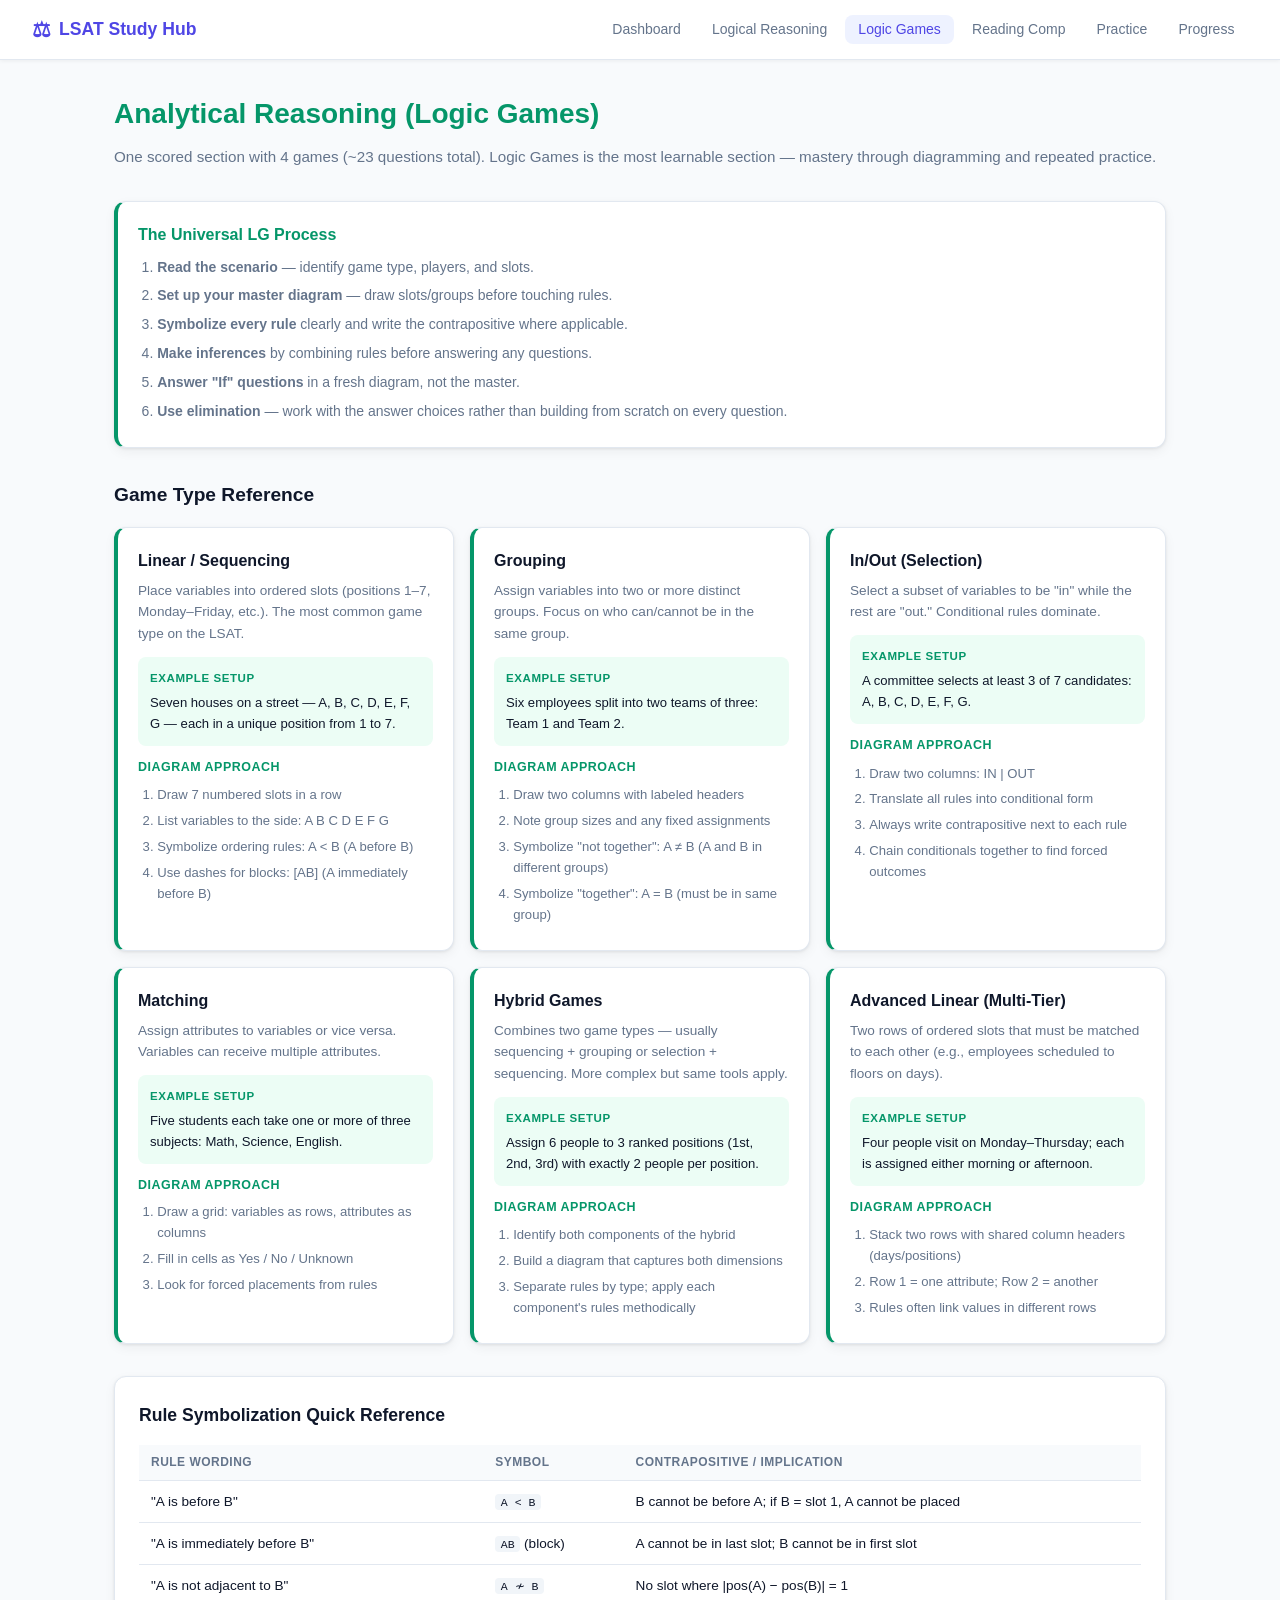
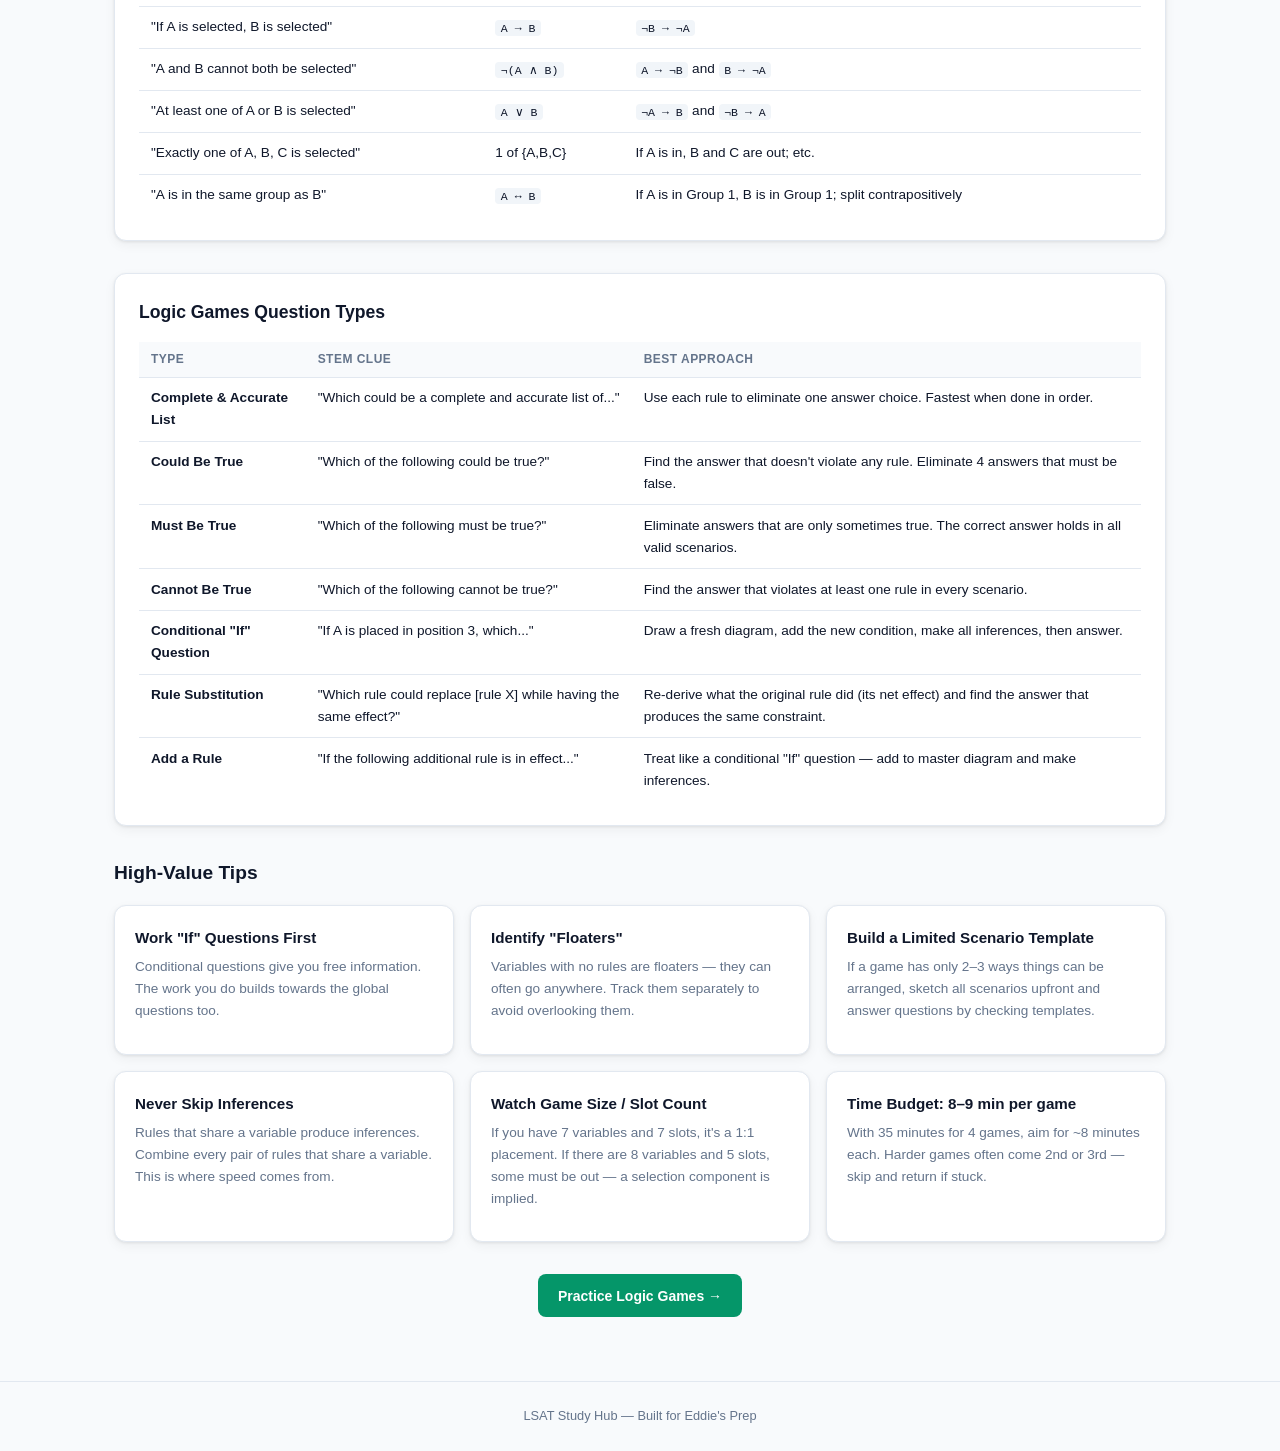
==== logic-games.html @ 326e764f "Add comprehensive LSAT study website - Dashboard with live stats (accuracy per section, total questi" ====
<!DOCTYPE html>
<html lang="en">
<head>
  <meta charset="UTF-8" />
  <meta name="viewport" content="width=device-width, initial-scale=1.0" />
  <title>Logic Games — LSAT Study Hub</title>
  <link rel="stylesheet" href="css/style.css" />
</head>
<body>
  <nav class="navbar">
    <div class="nav-brand">
      <span class="brand-icon">⚖</span>
      <span>LSAT Study Hub</span>
    </div>
    <ul class="nav-links">
      <li><a href="index.html">Dashboard</a></li>
      <li><a href="logical-reasoning.html">Logical Reasoning</a></li>
      <li><a href="logic-games.html" class="active">Logic Games</a></li>
      <li><a href="reading-comp.html">Reading Comp</a></li>
      <li><a href="practice.html">Practice</a></li>
      <li><a href="progress.html">Progress</a></li>
    </ul>
  </nav>

  <main class="page-content">
    <h1 class="page-title" style="color: var(--lg);">Analytical Reasoning (Logic Games)</h1>
    <p class="page-subtitle">
      One scored section with 4 games (~23 questions total). Logic Games is the most learnable section — mastery through diagramming and repeated practice.
    </p>

    <!-- Core Approach -->
    <section class="strategy-card" style="border-left-color: var(--lg); margin-bottom: 2rem;">
      <h3 style="color: var(--lg);">The Universal LG Process</h3>
      <ol style="padding-left:1.2rem;margin-top:.5rem;">
        <li style="margin-bottom:.4rem;"><strong>Read the scenario</strong> — identify game type, players, and slots.</li>
        <li style="margin-bottom:.4rem;"><strong>Set up your master diagram</strong> — draw slots/groups before touching rules.</li>
        <li style="margin-bottom:.4rem;"><strong>Symbolize every rule</strong> clearly and write the contrapositive where applicable.</li>
        <li style="margin-bottom:.4rem;"><strong>Make inferences</strong> by combining rules before answering any questions.</li>
        <li style="margin-bottom:.4rem;"><strong>Answer "If" questions</strong> in a fresh diagram, not the master.</li>
        <li><strong>Use elimination</strong> — work with the answer choices rather than building from scratch on every question.</li>
      </ol>
    </section>

    <!-- Game Types -->
    <h2 style="font-size:1.2rem;font-weight:700;margin-bottom:1rem;">Game Type Reference</h2>
    <div class="game-type-grid">

      <div class="game-card">
        <h3>Linear / Sequencing</h3>
        <p>Place variables into ordered slots (positions 1–7, Monday–Friday, etc.). The most common game type on the LSAT.</p>
        <div class="game-example">
          <strong>Example Setup</strong>
          Seven houses on a street — A, B, C, D, E, F, G — each in a unique position from 1 to 7.
        </div>
        <div class="diagram-steps">
          <h4 style="font-size:.78rem;text-transform:uppercase;letter-spacing:.04em;color:var(--lg);margin-bottom:.4rem;">Diagram Approach</h4>
          <ol>
            <li>Draw 7 numbered slots in a row</li>
            <li>List variables to the side: A B C D E F G</li>
            <li>Symbolize ordering rules: A &lt; B (A before B)</li>
            <li>Use dashes for blocks: [AB] (A immediately before B)</li>
          </ol>
        </div>
      </div>

      <div class="game-card">
        <h3>Grouping</h3>
        <p>Assign variables into two or more distinct groups. Focus on who can/cannot be in the same group.</p>
        <div class="game-example">
          <strong>Example Setup</strong>
          Six employees split into two teams of three: Team 1 and Team 2.
        </div>
        <div class="diagram-steps">
          <h4 style="font-size:.78rem;text-transform:uppercase;letter-spacing:.04em;color:var(--lg);margin-bottom:.4rem;">Diagram Approach</h4>
          <ol>
            <li>Draw two columns with labeled headers</li>
            <li>Note group sizes and any fixed assignments</li>
            <li>Symbolize "not together": A ≠ B (A and B in different groups)</li>
            <li>Symbolize "together": A = B (must be in same group)</li>
          </ol>
        </div>
      </div>

      <div class="game-card">
        <h3>In/Out (Selection)</h3>
        <p>Select a subset of variables to be "in" while the rest are "out." Conditional rules dominate.</p>
        <div class="game-example">
          <strong>Example Setup</strong>
          A committee selects at least 3 of 7 candidates: A, B, C, D, E, F, G.
        </div>
        <div class="diagram-steps">
          <h4 style="font-size:.78rem;text-transform:uppercase;letter-spacing:.04em;color:var(--lg);margin-bottom:.4rem;">Diagram Approach</h4>
          <ol>
            <li>Draw two columns: IN | OUT</li>
            <li>Translate all rules into conditional form</li>
            <li>Always write contrapositive next to each rule</li>
            <li>Chain conditionals together to find forced outcomes</li>
          </ol>
        </div>
      </div>

      <div class="game-card">
        <h3>Matching</h3>
        <p>Assign attributes to variables or vice versa. Variables can receive multiple attributes.</p>
        <div class="game-example">
          <strong>Example Setup</strong>
          Five students each take one or more of three subjects: Math, Science, English.
        </div>
        <div class="diagram-steps">
          <h4 style="font-size:.78rem;text-transform:uppercase;letter-spacing:.04em;color:var(--lg);margin-bottom:.4em;">Diagram Approach</h4>
          <ol>
            <li>Draw a grid: variables as rows, attributes as columns</li>
            <li>Fill in cells as Yes / No / Unknown</li>
            <li>Look for forced placements from rules</li>
          </ol>
        </div>
      </div>

      <div class="game-card">
        <h3>Hybrid Games</h3>
        <p>Combines two game types — usually sequencing + grouping or selection + sequencing. More complex but same tools apply.</p>
        <div class="game-example">
          <strong>Example Setup</strong>
          Assign 6 people to 3 ranked positions (1st, 2nd, 3rd) with exactly 2 people per position.
        </div>
        <div class="diagram-steps">
          <h4 style="font-size:.78rem;text-transform:uppercase;letter-spacing:.04em;color:var(--lg);margin-bottom:.4rem;">Diagram Approach</h4>
          <ol>
            <li>Identify both components of the hybrid</li>
            <li>Build a diagram that captures both dimensions</li>
            <li>Separate rules by type; apply each component's rules methodically</li>
          </ol>
        </div>
      </div>

      <div class="game-card">
        <h3>Advanced Linear (Multi-Tier)</h3>
        <p>Two rows of ordered slots that must be matched to each other (e.g., employees scheduled to floors on days).</p>
        <div class="game-example">
          <strong>Example Setup</strong>
          Four people visit on Monday–Thursday; each is assigned either morning or afternoon.
        </div>
        <div class="diagram-steps">
          <h4 style="font-size:.78rem;text-transform:uppercase;letter-spacing:.04em;color:var(--lg);margin-bottom:.4rem;">Diagram Approach</h4>
          <ol>
            <li>Stack two rows with shared column headers (days/positions)</li>
            <li>Row 1 = one attribute; Row 2 = another</li>
            <li>Rules often link values in different rows</li>
          </ol>
        </div>
      </div>
    </div>

    <!-- Rules Reference -->
    <section class="rules-section">
      <h2>Rule Symbolization Quick Reference</h2>
      <table class="rules-table">
        <thead>
          <tr><th>Rule Wording</th><th>Symbol</th><th>Contrapositive / Implication</th></tr>
        </thead>
        <tbody>
          <tr>
            <td>"A is before B"</td>
            <td><code>A &lt; B</code></td>
            <td>B cannot be before A; if B = slot 1, A cannot be placed</td>
          </tr>
          <tr>
            <td>"A is immediately before B"</td>
            <td><code>AB</code> (block)</td>
            <td>A cannot be in last slot; B cannot be in first slot</td>
          </tr>
          <tr>
            <td>"A is not adjacent to B"</td>
            <td><code>A ≁ B</code></td>
            <td>No slot where |pos(A) − pos(B)| = 1</td>
          </tr>
          <tr>
            <td>"If A is selected, B is selected"</td>
            <td><code>A → B</code></td>
            <td><code>¬B → ¬A</code></td>
          </tr>
          <tr>
            <td>"A and B cannot both be selected"</td>
            <td><code>¬(A ∧ B)</code></td>
            <td><code>A → ¬B</code> and <code>B → ¬A</code></td>
          </tr>
          <tr>
            <td>"At least one of A or B is selected"</td>
            <td><code>A ∨ B</code></td>
            <td><code>¬A → B</code> and <code>¬B → A</code></td>
          </tr>
          <tr>
            <td>"Exactly one of A, B, C is selected"</td>
            <td>1 of {A,B,C}</td>
            <td>If A is in, B and C are out; etc.</td>
          </tr>
          <tr>
            <td>"A is in the same group as B"</td>
            <td><code>A ↔ B</code></td>
            <td>If A is in Group 1, B is in Group 1; split contrapositively</td>
          </tr>
        </tbody>
      </table>
    </section>

    <!-- Question Types -->
    <section class="rules-section">
      <h2>Logic Games Question Types</h2>
      <table class="rules-table">
        <thead>
          <tr><th>Type</th><th>Stem Clue</th><th>Best Approach</th></tr>
        </thead>
        <tbody>
          <tr>
            <td><strong>Complete &amp; Accurate List</strong></td>
            <td>"Which could be a complete and accurate list of..."</td>
            <td>Use each rule to eliminate one answer choice. Fastest when done in order.</td>
          </tr>
          <tr>
            <td><strong>Could Be True</strong></td>
            <td>"Which of the following could be true?"</td>
            <td>Find the answer that doesn't violate any rule. Eliminate 4 answers that must be false.</td>
          </tr>
          <tr>
            <td><strong>Must Be True</strong></td>
            <td>"Which of the following must be true?"</td>
            <td>Eliminate answers that are only sometimes true. The correct answer holds in all valid scenarios.</td>
          </tr>
          <tr>
            <td><strong>Cannot Be True</strong></td>
            <td>"Which of the following cannot be true?"</td>
            <td>Find the answer that violates at least one rule in every scenario.</td>
          </tr>
          <tr>
            <td><strong>Conditional "If" Question</strong></td>
            <td>"If A is placed in position 3, which..."</td>
            <td>Draw a fresh diagram, add the new condition, make all inferences, then answer.</td>
          </tr>
          <tr>
            <td><strong>Rule Substitution</strong></td>
            <td>"Which rule could replace [rule X] while having the same effect?"</td>
            <td>Re-derive what the original rule did (its net effect) and find the answer that produces the same constraint.</td>
          </tr>
          <tr>
            <td><strong>Add a Rule</strong></td>
            <td>"If the following additional rule is in effect..."</td>
            <td>Treat like a conditional "If" question — add to master diagram and make inferences.</td>
          </tr>
        </tbody>
      </table>
    </section>

    <!-- Tips -->
    <section style="margin-bottom:2rem;">
      <h2 style="font-size:1.2rem;font-weight:700;margin-bottom:1rem;">High-Value Tips</h2>
      <div style="display:grid;grid-template-columns:repeat(auto-fill,minmax(260px,1fr));gap:1rem;">
        <div class="resource-card">
          <h3>Work "If" Questions First</h3>
          <p>Conditional questions give you free information. The work you do builds towards the global questions too.</p>
        </div>
        <div class="resource-card">
          <h3>Identify "Floaters"</h3>
          <p>Variables with no rules are floaters — they can often go anywhere. Track them separately to avoid overlooking them.</p>
        </div>
        <div class="resource-card">
          <h3>Build a Limited Scenario Template</h3>
          <p>If a game has only 2–3 ways things can be arranged, sketch all scenarios upfront and answer questions by checking templates.</p>
        </div>
        <div class="resource-card">
          <h3>Never Skip Inferences</h3>
          <p>Rules that share a variable produce inferences. Combine every pair of rules that share a variable. This is where speed comes from.</p>
        </div>
        <div class="resource-card">
          <h3>Watch Game Size / Slot Count</h3>
          <p>If you have 7 variables and 7 slots, it's a 1:1 placement. If there are 8 variables and 5 slots, some must be out — a selection component is implied.</p>
        </div>
        <div class="resource-card">
          <h3>Time Budget: 8–9 min per game</h3>
          <p>With 35 minutes for 4 games, aim for ~8 minutes each. Harder games often come 2nd or 3rd — skip and return if stuck.</p>
        </div>
      </div>
    </section>

    <div style="text-align:center;margin-top:2rem;">
      <a href="practice.html?type=lg" class="action-btn lg-btn">Practice Logic Games →</a>
    </div>
  </main>

  <footer class="footer">
    <p>LSAT Study Hub — Built for Eddie's Prep</p>
  </footer>

  <script src="js/main.js"></script>
</body>
</html>
---- css/style.css ----
/* =============================================
   LSAT Study Hub — Main Stylesheet
   ============================================= */

:root {
  --lr: #4f46e5;
  --lr-light: #eef2ff;
  --lg: #059669;
  --lg-light: #ecfdf5;
  --rc: #d97706;
  --rc-light: #fffbeb;
  --bg: #f8fafc;
  --surface: #ffffff;
  --border: #e2e8f0;
  --text: #0f172a;
  --text-muted: #64748b;
  --radius: 12px;
  --shadow: 0 1px 3px rgba(0,0,0,.08), 0 4px 12px rgba(0,0,0,.05);
  --shadow-lg: 0 4px 6px rgba(0,0,0,.07), 0 10px 30px rgba(0,0,0,.1);
}

*, *::before, *::after { box-sizing: border-box; margin: 0; padding: 0; }

body {
  font-family: -apple-system, BlinkMacSystemFont, 'Segoe UI', Roboto, sans-serif;
  background: var(--bg);
  color: var(--text);
  line-height: 1.6;
  min-height: 100vh;
}

a { color: inherit; text-decoration: none; }

/* ── Navbar ── */
.navbar {
  position: sticky;
  top: 0;
  z-index: 100;
  display: flex;
  align-items: center;
  justify-content: space-between;
  padding: 0 2rem;
  height: 60px;
  background: var(--surface);
  border-bottom: 1px solid var(--border);
  box-shadow: 0 1px 4px rgba(0,0,0,.06);
}

.nav-brand {
  display: flex;
  align-items: center;
  gap: .5rem;
  font-weight: 700;
  font-size: 1.1rem;
  color: var(--lr);
}

.brand-icon { font-size: 1.3rem; }

.nav-links {
  display: flex;
  list-style: none;
  gap: .25rem;
}

.nav-links a {
  padding: .4rem .85rem;
  border-radius: 8px;
  font-size: .875rem;
  font-weight: 500;
  color: var(--text-muted);
  transition: background .15s, color .15s;
}

.nav-links a:hover,
.nav-links a.active {
  background: var(--lr-light);
  color: var(--lr);
}

/* ── Dashboard ── */
.dashboard {
  max-width: 1100px;
  margin: 0 auto;
  padding: 2rem 1.5rem 4rem;
}

.dash-header {
  display: flex;
  align-items: flex-start;
  justify-content: space-between;
  margin-bottom: 2rem;
}

.dash-header h1 { font-size: 1.75rem; font-weight: 700; }
.subtitle { color: var(--text-muted); font-size: .95rem; margin-top: .2rem; }

.score-badge {
  display: flex;
  flex-direction: column;
  align-items: center;
  background: var(--lr);
  color: #fff;
  border-radius: var(--radius);
  padding: .75rem 1.5rem;
  gap: .1rem;
}

.score-label { font-size: .7rem; font-weight: 600; letter-spacing: .05em; opacity: .85; }
.score-value { font-size: 2rem; font-weight: 800; line-height: 1; }

/* ── Stats Row ── */
.stats-row {
  display: grid;
  grid-template-columns: repeat(4, 1fr);
  gap: 1rem;
  margin-bottom: 2rem;
}

.stat-card {
  background: var(--surface);
  border: 1px solid var(--border);
  border-radius: var(--radius);
  padding: 1rem 1.25rem;
  display: flex;
  align-items: center;
  gap: 1rem;
  box-shadow: var(--shadow);
}

.stat-icon {
  width: 44px;
  height: 44px;
  border-radius: 10px;
  display: flex;
  align-items: center;
  justify-content: center;
  font-weight: 800;
  font-size: .9rem;
  flex-shrink: 0;
}

.lr-color { background: var(--lr-light); color: var(--lr); }
.lg-color { background: var(--lg-light); color: var(--lg); }
.rc-color { background: var(--rc-light); color: var(--rc); }
.total-color { background: #f1f5f9; color: #475569; }

.stat-number { font-size: 1.4rem; font-weight: 700; line-height: 1; }
.stat-label { font-size: .75rem; color: var(--text-muted); margin-top: .15rem; }

/* ── Section Cards ── */
.section-grid {
  display: grid;
  grid-template-columns: repeat(3, 1fr);
  gap: 1.25rem;
  margin-bottom: 2rem;
}

.section-card {
  background: var(--surface);
  border: 1px solid var(--border);
  border-radius: var(--radius);
  padding: 1.5rem;
  box-shadow: var(--shadow);
  transition: transform .2s, box-shadow .2s;
  display: flex;
  flex-direction: column;
  gap: .75rem;
  cursor: pointer;
}

.section-card:hover {
  transform: translateY(-3px);
  box-shadow: var(--shadow-lg);
}

.card-header { display: flex; justify-content: flex-end; }
.card-tag {
  font-size: .7rem;
  font-weight: 600;
  padding: .2rem .6rem;
  border-radius: 99px;
  letter-spacing: .03em;
}

.lr-card { border-top: 4px solid var(--lr); }
.lr-card .card-tag { background: var(--lr-light); color: var(--lr); }

.lg-card { border-top: 4px solid var(--lg); }
.lg-card .card-tag { background: var(--lg-light); color: var(--lg); }

.rc-card { border-top: 4px solid var(--rc); }
.rc-card .card-tag { background: var(--rc-light); color: var(--rc); }

.section-card h2 { font-size: 1.15rem; font-weight: 700; }
.section-card p { font-size: .875rem; color: var(--text-muted); flex-grow: 1; }

.card-topics { display: flex; flex-wrap: wrap; gap: .4rem; }
.topic-chip {
  font-size: .7rem;
  font-weight: 600;
  padding: .2rem .6rem;
  background: #f1f5f9;
  border-radius: 99px;
  color: #475569;
}

.card-cta { font-size: .875rem; font-weight: 700; color: var(--lr); }
.lg-card .card-cta { color: var(--lg); }
.rc-card .card-cta { color: var(--rc); }

/* ── Quick Actions ── */
.quick-actions { margin-bottom: 2rem; }
.quick-actions h2,
.study-plan h2,
.resources h2 {
  font-size: 1.2rem;
  font-weight: 700;
  margin-bottom: 1rem;
}

.action-row {
  display: flex;
  gap: .75rem;
  flex-wrap: wrap;
}

.action-btn {
  padding: .65rem 1.25rem;
  border-radius: 8px;
  font-size: .875rem;
  font-weight: 600;
  transition: opacity .15s, transform .15s;
  display: inline-block;
}

.action-btn:hover { opacity: .9; transform: translateY(-1px); }

.lr-btn { background: var(--lr); color: #fff; }
.lg-btn { background: var(--lg); color: #fff; }
.rc-btn { background: var(--rc); color: #fff; }
.mixed-btn { background: #1e293b; color: #fff; }

/* ── Study Plan ── */
.study-plan { margin-bottom: 2rem; }

.plan-grid {
  display: grid;
  grid-template-columns: repeat(3, 1fr);
  gap: 1rem;
}

.plan-phase {
  background: var(--surface);
  border: 1px solid var(--border);
  border-radius: var(--radius);
  padding: 1.25rem;
  box-shadow: var(--shadow);
}

.phase-num {
  width: 32px;
  height: 32px;
  border-radius: 50%;
  background: var(--lr);
  color: #fff;
  font-weight: 800;
  display: flex;
  align-items: center;
  justify-content: center;
  margin-bottom: .75rem;
}

.plan-phase h3 { font-size: .95rem; font-weight: 700; margin-bottom: .5rem; }
.plan-phase ul { padding-left: 1.1rem; }
.plan-phase li { font-size: .85rem; color: var(--text-muted); margin-bottom: .25rem; }

/* ── Resources ── */
.resources { margin-bottom: 2rem; }

.resource-grid {
  display: grid;
  grid-template-columns: repeat(2, 1fr);
  gap: 1rem;
}

.resource-card {
  background: var(--surface);
  border: 1px solid var(--border);
  border-radius: var(--radius);
  padding: 1.25rem;
  box-shadow: var(--shadow);
}

.resource-card h3 { font-size: .95rem; font-weight: 700; margin-bottom: .4rem; }
.resource-card p { font-size: .85rem; color: var(--text-muted); margin-bottom: .75rem; }

.resource-tag {
  font-size: .7rem;
  font-weight: 700;
  padding: .2rem .6rem;
  border-radius: 99px;
  letter-spacing: .04em;
  text-transform: uppercase;
}

.resource-tag.official { background: #fef3c7; color: #92400e; }
.resource-tag.recommended { background: var(--lr-light); color: var(--lr); }

/* ── Footer ── */
.footer {
  text-align: center;
  padding: 1.5rem;
  font-size: .8rem;
  color: var(--text-muted);
  border-top: 1px solid var(--border);
}

/* ── Page Content (shared) ── */
.page-content {
  max-width: 1100px;
  margin: 0 auto;
  padding: 2rem 1.5rem 4rem;
}

.page-title {
  font-size: 1.75rem;
  font-weight: 800;
  margin-bottom: .5rem;
}

.page-subtitle {
  color: var(--text-muted);
  margin-bottom: 2rem;
  font-size: .95rem;
}

/* ── Question Type Cards (LR page) ── */
.qtype-grid {
  display: grid;
  grid-template-columns: repeat(auto-fill, minmax(300px, 1fr));
  gap: 1rem;
  margin-bottom: 2rem;
}

.qtype-card {
  background: var(--surface);
  border: 1px solid var(--border);
  border-radius: var(--radius);
  padding: 1.25rem;
  box-shadow: var(--shadow);
}

.qtype-header {
  display: flex;
  align-items: center;
  justify-content: space-between;
  margin-bottom: .6rem;
}

.qtype-name { font-weight: 700; font-size: .95rem; }
.qtype-freq {
  font-size: .72rem;
  font-weight: 600;
  padding: .2rem .55rem;
  border-radius: 99px;
  background: var(--lr-light);
  color: var(--lr);
}

.qtype-desc { font-size: .85rem; color: var(--text-muted); margin-bottom: .75rem; }

.qtype-stems { margin-bottom: .75rem; }
.qtype-stems h4 { font-size: .75rem; font-weight: 700; color: var(--text-muted); margin-bottom: .4rem; text-transform: uppercase; letter-spacing: .05em; }
.qtype-stems ul { padding-left: 1rem; }
.qtype-stems li { font-size: .8rem; color: var(--text-muted); margin-bottom: .2rem; font-style: italic; }

.strategy-box {
  background: var(--lr-light);
  border-radius: 8px;
  padding: .75rem;
  font-size: .82rem;
  color: var(--lr);
  font-weight: 500;
}

.strategy-box strong { display: block; margin-bottom: .25rem; }

/* ── Logic Games Page ── */
.game-type-grid {
  display: grid;
  grid-template-columns: repeat(auto-fill, minmax(320px, 1fr));
  gap: 1rem;
  margin-bottom: 2rem;
}

.game-card {
  background: var(--surface);
  border: 1px solid var(--border);
  border-left: 4px solid var(--lg);
  border-radius: var(--radius);
  padding: 1.25rem;
  box-shadow: var(--shadow);
}

.game-card h3 { font-size: 1rem; font-weight: 700; margin-bottom: .4rem; }
.game-card p { font-size: .85rem; color: var(--text-muted); margin-bottom: .75rem; }

.game-example {
  background: var(--lg-light);
  border-radius: 8px;
  padding: .75rem;
  font-size: .82rem;
  margin-bottom: .75rem;
}

.game-example strong { display: block; font-size: .72rem; text-transform: uppercase; letter-spacing: .05em; color: var(--lg); margin-bottom: .3rem; }

.diagram-steps ol { padding-left: 1.2rem; }
.diagram-steps li { font-size: .82rem; color: var(--text-muted); margin-bottom: .3rem; }

/* ── Rules Reference ── */
.rules-section {
  background: var(--surface);
  border: 1px solid var(--border);
  border-radius: var(--radius);
  padding: 1.5rem;
  margin-bottom: 2rem;
  box-shadow: var(--shadow);
}

.rules-section h2 { font-size: 1.1rem; font-weight: 700; margin-bottom: 1rem; }

.rules-table { width: 100%; border-collapse: collapse; font-size: .85rem; }
.rules-table th { text-align: left; padding: .5rem .75rem; background: #f8fafc; font-size: .75rem; text-transform: uppercase; letter-spacing: .04em; color: var(--text-muted); }
.rules-table td { padding: .6rem .75rem; border-top: 1px solid var(--border); vertical-align: top; }
.rules-table code { background: #f1f5f9; padding: .1rem .35rem; border-radius: 4px; font-family: monospace; font-size: .85em; }

/* ── Reading Comp Page ── */
.passage-strategies { margin-bottom: 2rem; }

.strategy-card {
  background: var(--surface);
  border: 1px solid var(--border);
  border-left: 4px solid var(--rc);
  border-radius: var(--radius);
  padding: 1.25rem;
  margin-bottom: 1rem;
  box-shadow: var(--shadow);
}

.strategy-card h3 { font-size: 1rem; font-weight: 700; margin-bottom: .5rem; color: var(--rc); }
.strategy-card p, .strategy-card li { font-size: .875rem; color: var(--text-muted); }
.strategy-card ul { padding-left: 1.2rem; margin-top: .4rem; }
.strategy-card li { margin-bottom: .3rem; }

.passage-types-grid {
  display: grid;
  grid-template-columns: repeat(auto-fill, minmax(240px, 1fr));
  gap: 1rem;
  margin-bottom: 2rem;
}

.passage-type-card {
  background: var(--surface);
  border: 1px solid var(--border);
  border-radius: var(--radius);
  padding: 1.1rem;
  box-shadow: var(--shadow);
}

.passage-type-card h3 { font-size: .9rem; font-weight: 700; margin-bottom: .4rem; }
.passage-type-card p { font-size: .82rem; color: var(--text-muted); }

/* ── Practice Page ── */
.practice-container {
  max-width: 820px;
  margin: 0 auto;
  padding: 2rem 1.5rem 4rem;
}

.practice-header {
  display: flex;
  align-items: center;
  justify-content: space-between;
  margin-bottom: 1.5rem;
  flex-wrap: wrap;
  gap: 1rem;
}

.practice-title { font-size: 1.4rem; font-weight: 700; }

.timer-display {
  display: flex;
  align-items: center;
  gap: .5rem;
  background: var(--surface);
  border: 1px solid var(--border);
  border-radius: 8px;
  padding: .5rem 1rem;
  font-size: 1.1rem;
  font-weight: 700;
  font-variant-numeric: tabular-nums;
}

.timer-display.warning { color: #d97706; border-color: #fcd34d; }
.timer-display.danger { color: #dc2626; border-color: #fca5a5; }
.timer-icon { font-size: .9rem; }

.question-card {
  background: var(--surface);
  border: 1px solid var(--border);
  border-radius: var(--radius);
  padding: 1.75rem;
  box-shadow: var(--shadow);
  margin-bottom: 1.25rem;
}

.question-meta {
  display: flex;
  align-items: center;
  gap: .75rem;
  margin-bottom: 1rem;
}

.q-number {
  font-size: .8rem;
  font-weight: 700;
  padding: .2rem .6rem;
  border-radius: 99px;
  background: #f1f5f9;
  color: var(--text-muted);
}

.q-type-badge {
  font-size: .75rem;
  font-weight: 700;
  padding: .2rem .6rem;
  border-radius: 99px;
}

.q-type-badge.lr { background: var(--lr-light); color: var(--lr); }
.q-type-badge.lg { background: var(--lg-light); color: var(--lg); }
.q-type-badge.rc { background: var(--rc-light); color: var(--rc); }

.stimulus {
  font-size: .9rem;
  line-height: 1.7;
  margin-bottom: 1.25rem;
  padding: 1rem;
  background: #f8fafc;
  border-radius: 8px;
  border-left: 3px solid var(--border);
}

.question-stem {
  font-size: .95rem;
  font-weight: 600;
  margin-bottom: 1rem;
}

.answer-choices { display: flex; flex-direction: column; gap: .5rem; }

.answer-choice {
  display: flex;
  align-items: flex-start;
  gap: .75rem;
  padding: .75rem 1rem;
  border: 2px solid var(--border);
  border-radius: 8px;
  cursor: pointer;
  transition: border-color .15s, background .15s;
  font-size: .9rem;
  background: var(--surface);
}

.answer-choice:hover { border-color: #94a3b8; background: #f8fafc; }
.answer-choice.selected { border-color: var(--lr); background: var(--lr-light); }
.answer-choice.correct { border-color: var(--lg); background: var(--lg-light); }
.answer-choice.incorrect { border-color: #ef4444; background: #fef2f2; }
.answer-choice.revealed-correct { border-color: var(--lg); background: var(--lg-light); }

.choice-letter {
  font-weight: 700;
  min-width: 1.25rem;
  color: var(--text-muted);
}

.answer-choice.selected .choice-letter { color: var(--lr); }
.answer-choice.correct .choice-letter,
.answer-choice.revealed-correct .choice-letter { color: var(--lg); }
.answer-choice.incorrect .choice-letter { color: #ef4444; }

.practice-controls {
  display: flex;
  align-items: center;
  justify-content: space-between;
  margin-top: 1rem;
  flex-wrap: wrap;
  gap: .75rem;
}

.btn {
  padding: .6rem 1.25rem;
  border-radius: 8px;
  font-size: .875rem;
  font-weight: 600;
  border: none;
  cursor: pointer;
  transition: opacity .15s, transform .15s;
}

.btn:hover { opacity: .9; transform: translateY(-1px); }
.btn:disabled { opacity: .4; cursor: not-allowed; transform: none; }

.btn-primary { background: var(--lr); color: #fff; }
.btn-secondary { background: #f1f5f9; color: var(--text); }
.btn-success { background: var(--lg); color: #fff; }
.btn-danger { background: #ef4444; color: #fff; }

.explanation-box {
  background: #f8fafc;
  border: 1px solid var(--border);
  border-radius: var(--radius);
  padding: 1.25rem;
  margin-top: 1rem;
  font-size: .875rem;
}

.explanation-box h4 { font-weight: 700; margin-bottom: .5rem; }
.explanation-box p { color: var(--text-muted); line-height: 1.6; }
.explanation-box .correct-note { color: var(--lg); font-weight: 600; margin-bottom: .4rem; }
.explanation-box .wrong-note { color: #ef4444; font-weight: 600; margin-bottom: .4rem; }

.progress-bar-wrap {
  height: 6px;
  background: var(--border);
  border-radius: 99px;
  margin-bottom: 1.5rem;
  overflow: hidden;
}

.progress-bar-fill {
  height: 100%;
  background: var(--lr);
  border-radius: 99px;
  transition: width .3s;
}

/* ── Results Screen ── */
.results-card {
  background: var(--surface);
  border: 1px solid var(--border);
  border-radius: var(--radius);
  padding: 2.5rem;
  text-align: center;
  box-shadow: var(--shadow-lg);
}

.results-score {
  font-size: 4rem;
  font-weight: 800;
  color: var(--lr);
  line-height: 1;
}

.results-label { color: var(--text-muted); font-size: .95rem; margin-bottom: 1.5rem; }

.results-breakdown {
  display: flex;
  justify-content: center;
  gap: 2rem;
  margin-bottom: 2rem;
}

.breakdown-item { text-align: center; }
.breakdown-num { font-size: 1.5rem; font-weight: 700; }
.breakdown-label { font-size: .75rem; color: var(--text-muted); }

/* ── Progress Page ── */
.progress-content {
  max-width: 1100px;
  margin: 0 auto;
  padding: 2rem 1.5rem 4rem;
}

.chart-card {
  background: var(--surface);
  border: 1px solid var(--border);
  border-radius: var(--radius);
  padding: 1.5rem;
  margin-bottom: 1.5rem;
  box-shadow: var(--shadow);
}

.chart-card h3 { font-size: 1rem; font-weight: 700; margin-bottom: 1rem; }

.bar-chart { display: flex; flex-direction: column; gap: .75rem; }

.bar-row {
  display: flex;
  align-items: center;
  gap: .75rem;
  font-size: .85rem;
}

.bar-label { min-width: 140px; color: var(--text-muted); font-size: .82rem; }

.bar-track {
  flex: 1;
  height: 20px;
  background: #f1f5f9;
  border-radius: 99px;
  overflow: hidden;
}

.bar-fill {
  height: 100%;
  border-radius: 99px;
  transition: width .5s ease;
}

.bar-pct { min-width: 40px; text-align: right; font-weight: 600; font-size: .82rem; }

.history-table {
  width: 100%;
  border-collapse: collapse;
  font-size: .875rem;
}

.history-table th {
  text-align: left;
  padding: .6rem .75rem;
  background: #f8fafc;
  font-size: .75rem;
  text-transform: uppercase;
  letter-spacing: .04em;
  color: var(--text-muted);
}

.history-table td {
  padding: .6rem .75rem;
  border-top: 1px solid var(--border);
}

.badge-correct { color: var(--lg); font-weight: 700; }
.badge-wrong { color: #ef4444; font-weight: 700; }

/* ── Selection Screen ── */
.selection-screen {
  max-width: 700px;
  margin: 3rem auto;
  padding: 0 1.5rem;
}

.selection-screen h1 { font-size: 1.6rem; font-weight: 800; margin-bottom: .5rem; }
.selection-screen p { color: var(--text-muted); margin-bottom: 2rem; }

.option-grid {
  display: grid;
  grid-template-columns: repeat(auto-fill, minmax(200px, 1fr));
  gap: 1rem;
  margin-bottom: 1.5rem;
}

.option-card {
  background: var(--surface);
  border: 2px solid var(--border);
  border-radius: var(--radius);
  padding: 1.25rem;
  cursor: pointer;
  transition: border-color .15s, transform .15s;
  text-align: center;
}

.option-card:hover { border-color: #94a3b8; transform: translateY(-2px); }
.option-card.selected { border-color: var(--lr); background: var(--lr-light); }
.option-card .opt-icon { font-size: 2rem; margin-bottom: .5rem; }
.option-card h3 { font-size: .9rem; font-weight: 700; margin-bottom: .3rem; }
.option-card p { font-size: .78rem; color: var(--text-muted); }

/* ── Responsive ── */
@media (max-width: 768px) {
  .navbar { padding: 0 1rem; }
  .nav-links { display: none; }
  .stats-row { grid-template-columns: repeat(2, 1fr); }
  .section-grid { grid-template-columns: 1fr; }
  .plan-grid { grid-template-columns: 1fr; }
  .resource-grid { grid-template-columns: 1fr; }
  .dash-header { flex-direction: column; }
  .results-breakdown { flex-direction: column; gap: 1rem; }
}
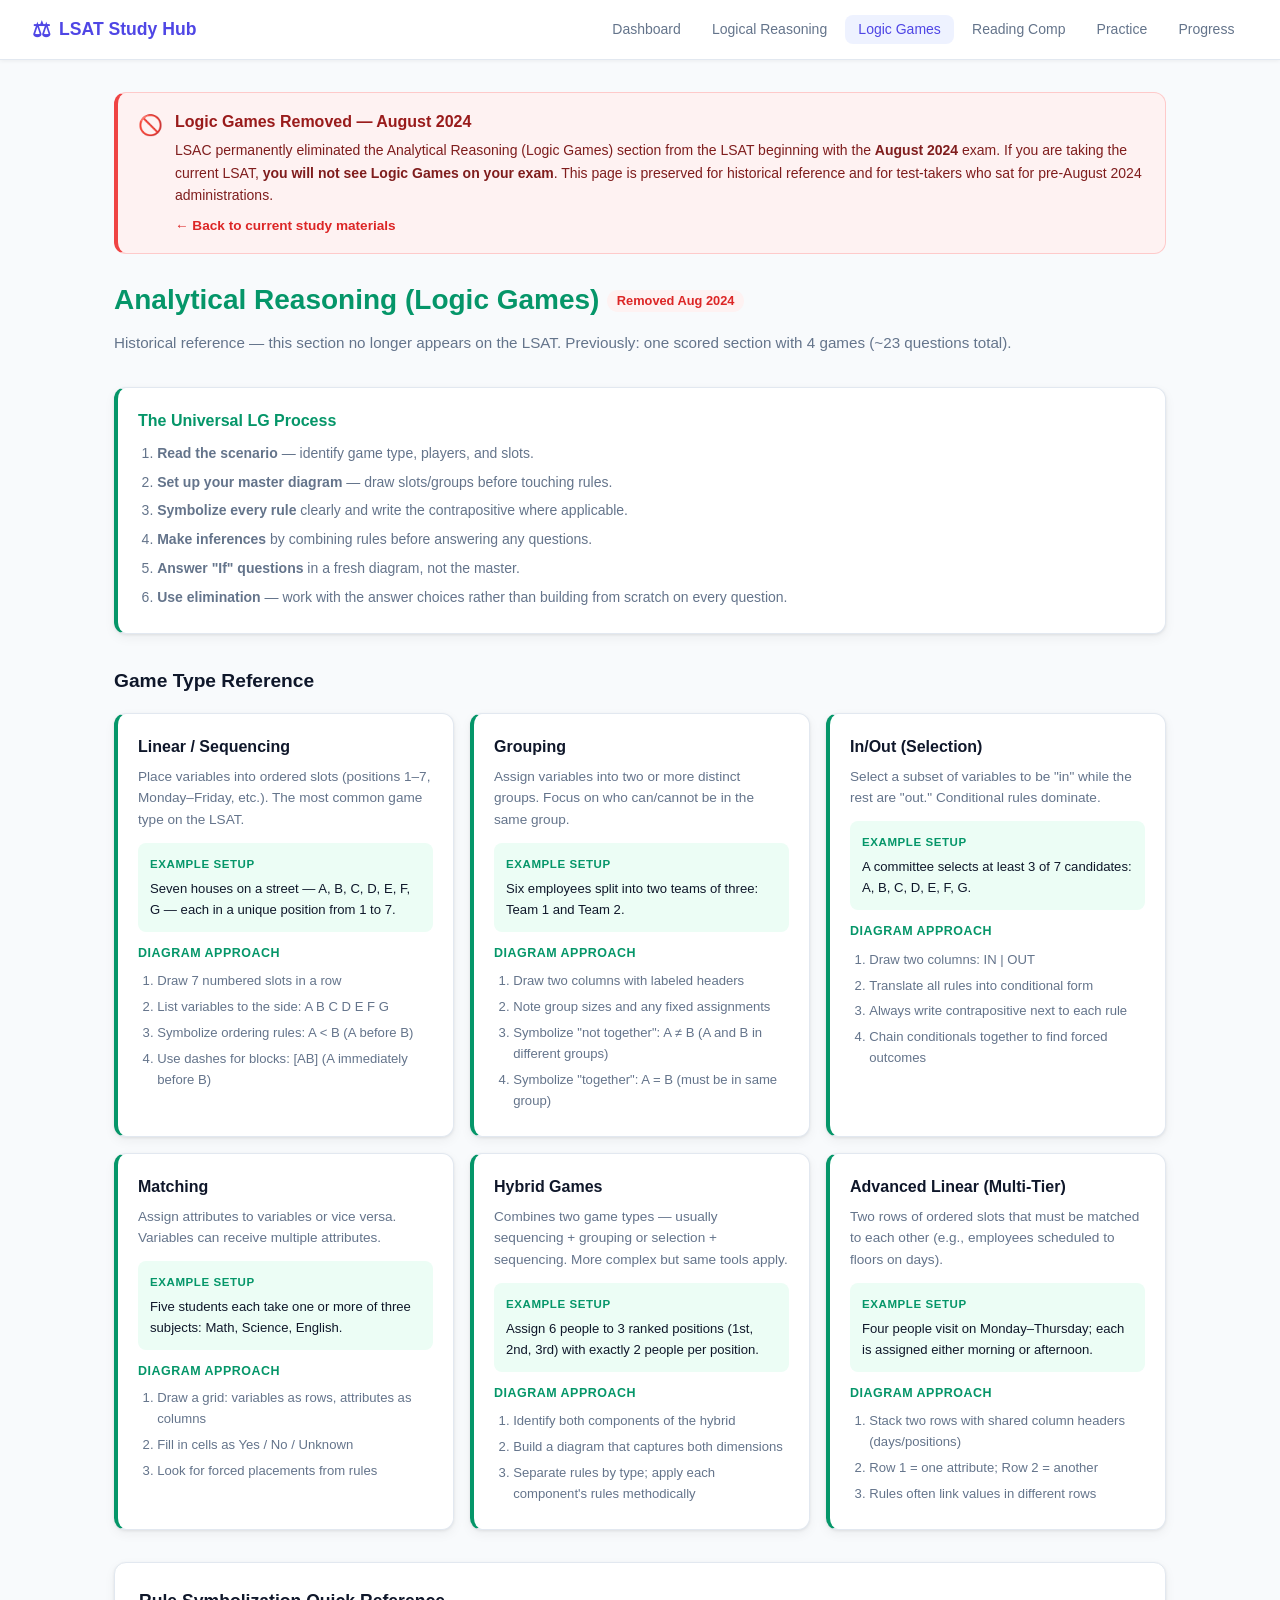
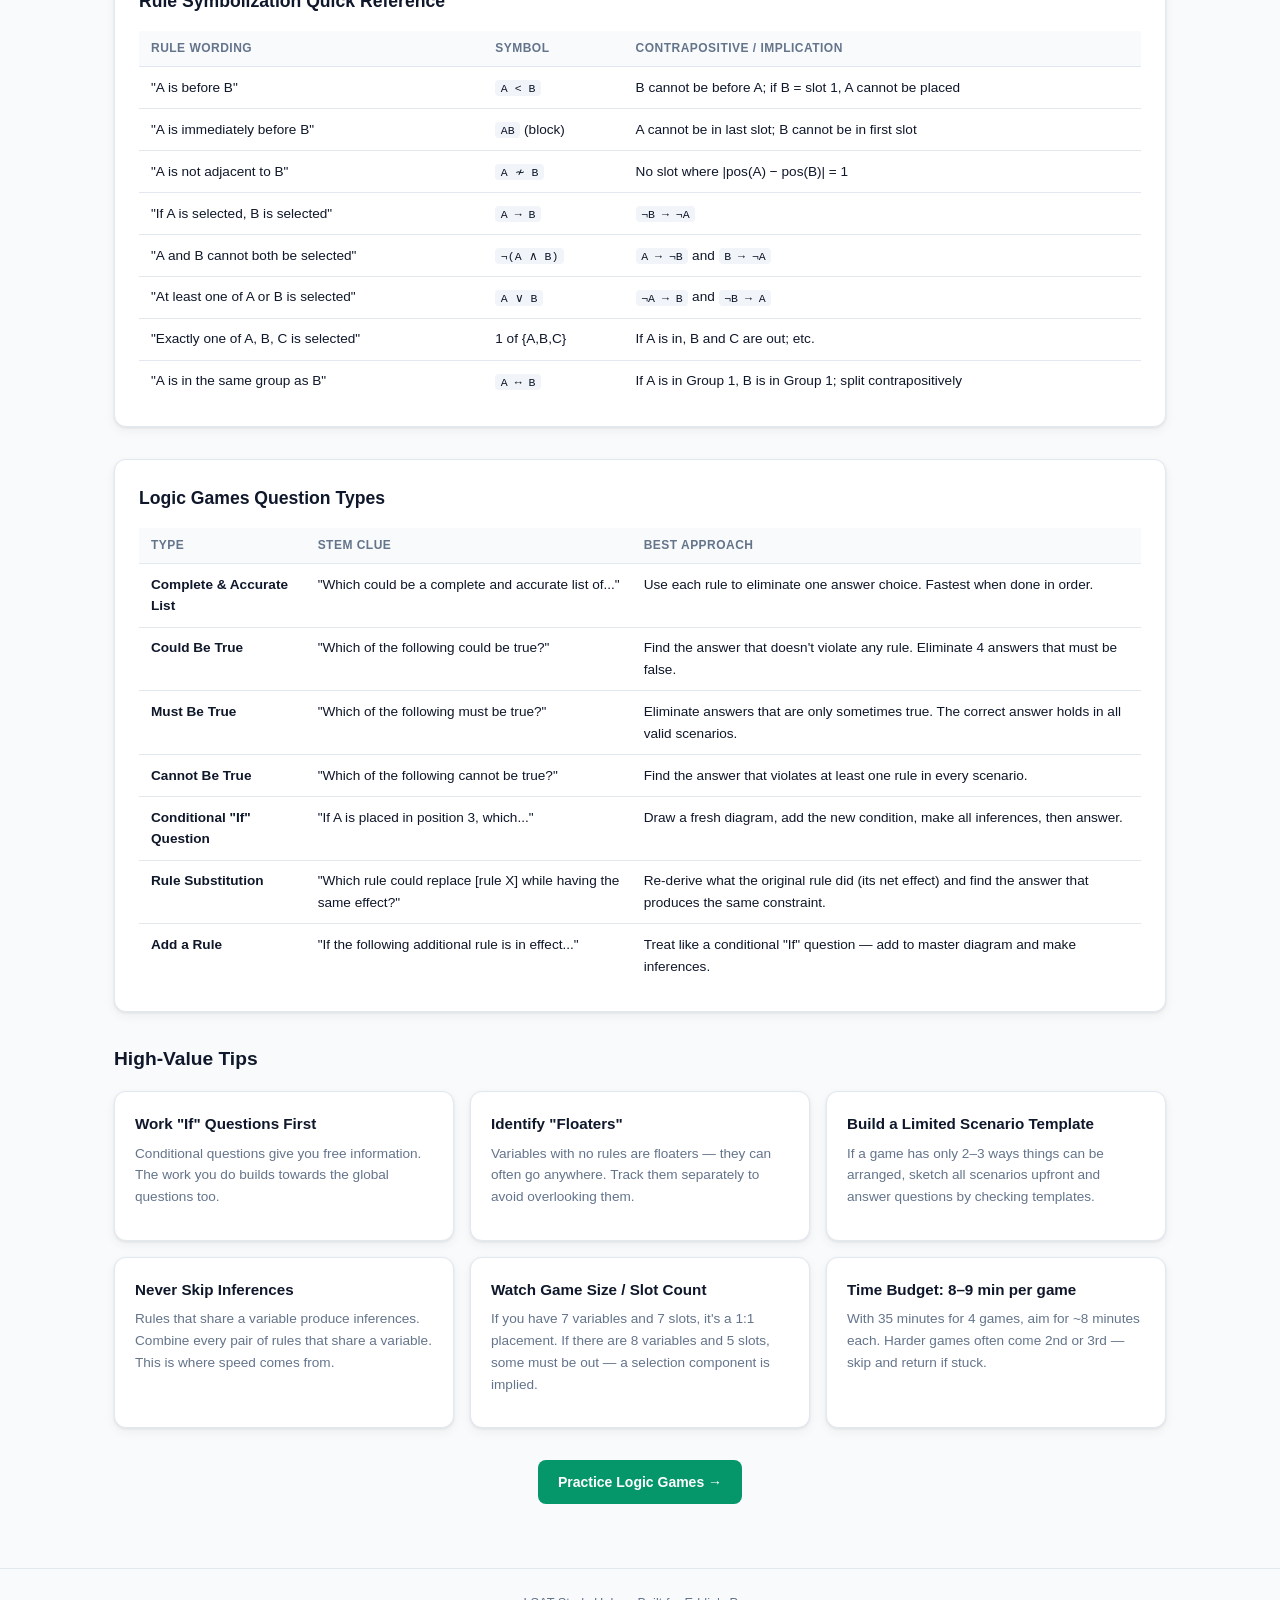
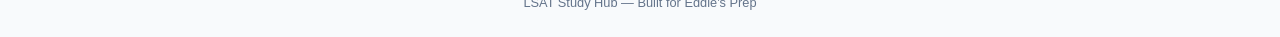
==== commit 1a161740: "Update study materials for August 2024 LSAT format Logic Games (Analytical Reasoning) was permanentl" ====
--- a/logic-games.html
+++ b/logic-games.html
@@ -23,9 +23,24 @@
   </nav>
 
   <main class="page-content">
-    <h1 class="page-title" style="color: var(--lg);">Analytical Reasoning (Logic Games)</h1>
+
+    <!-- Removal Banner -->
+    <div style="background:#fef2f2;border:1px solid #fecaca;border-left:4px solid #ef4444;border-radius:var(--radius);padding:1rem 1.25rem;margin-bottom:1.5rem;display:flex;gap:.75rem;align-items:flex-start;">
+      <span style="font-size:1.25rem;flex-shrink:0;">🚫</span>
+      <div>
+        <strong style="display:block;color:#991b1b;font-size:1rem;margin-bottom:.3rem;">Logic Games Removed — August 2024</strong>
+        <p style="font-size:.875rem;color:#7f1d1d;margin:0;">
+          LSAC permanently eliminated the Analytical Reasoning (Logic Games) section from the LSAT beginning with the <strong>August 2024</strong> exam.
+          If you are taking the current LSAT, <strong>you will not see Logic Games on your exam</strong>.
+          This page is preserved for historical reference and for test-takers who sat for pre-August 2024 administrations.
+        </p>
+        <a href="index.html" style="display:inline-block;margin-top:.5rem;font-size:.85rem;color:#dc2626;font-weight:600;">← Back to current study materials</a>
+      </div>
+    </div>
+
+    <h1 class="page-title" style="color: var(--lg);">Analytical Reasoning (Logic Games) <span style="font-size:.8rem;font-weight:600;background:#fef2f2;color:#dc2626;padding:.2rem .6rem;border-radius:99px;vertical-align:middle;">Removed Aug 2024</span></h1>
     <p class="page-subtitle">
-      One scored section with 4 games (~23 questions total). Logic Games is the most learnable section — mastery through diagramming and repeated practice.
+      Historical reference — this section no longer appears on the LSAT. Previously: one scored section with 4 games (~23 questions total).
     </p>
 
     <!-- Core Approach -->
--- a/css/style.css
+++ b/css/style.css
@@ -307,6 +307,46 @@
 .resource-tag.official { background: #fef3c7; color: #92400e; }
 .resource-tag.recommended { background: var(--lr-light); color: var(--lr); }
 
+/* ── Format Notice ── */
+.format-notice {
+  display: flex;
+  align-items: flex-start;
+  gap: .75rem;
+  background: #eff6ff;
+  border: 1px solid #bfdbfe;
+  border-left: 4px solid #3b82f6;
+  border-radius: var(--radius);
+  padding: .9rem 1.1rem;
+  font-size: .875rem;
+  margin-bottom: .25rem;
+  color: #1e40af;
+}
+
+.format-notice-icon {
+  font-size: 1rem;
+  flex-shrink: 0;
+  margin-top: .1rem;
+}
+
+/* ── LG Archive Notice ── */
+.lg-archive-notice {
+  display: flex;
+  align-items: flex-start;
+  gap: 1rem;
+  background: #f9fafb;
+  border: 1px solid var(--border);
+  border-left: 4px solid #9ca3af;
+  border-radius: var(--radius);
+  padding: 1rem 1.25rem;
+  margin-bottom: .5rem;
+  color: var(--text-muted);
+}
+
+.lg-archive-icon { font-size: 1.5rem; flex-shrink: 0; }
+.lg-archive-notice strong { display: block; color: var(--text); margin-bottom: .3rem; }
+.lg-archive-notice p { font-size: .85rem; margin: 0; }
+.lg-archive-notice a { color: var(--lr); text-decoration: underline; }
+
 /* ── Footer ── */
 .footer {
   text-align: center;
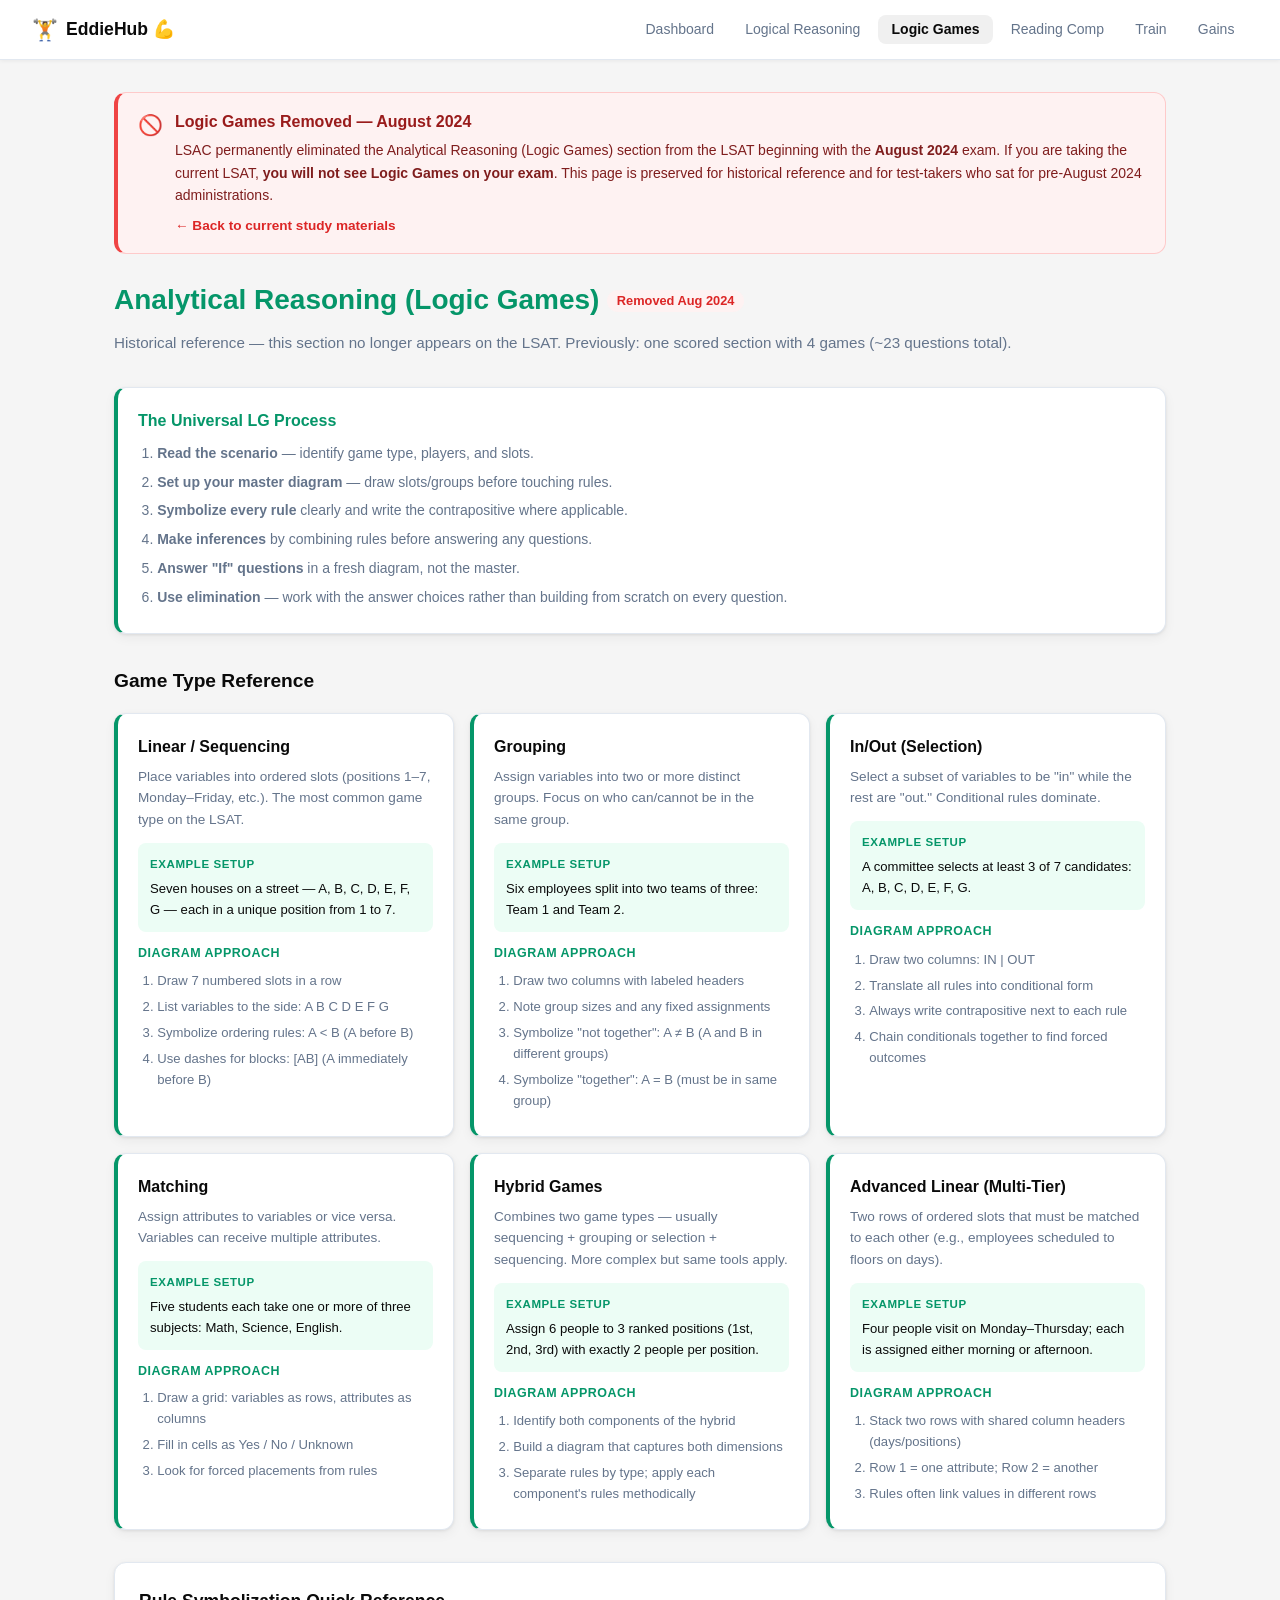
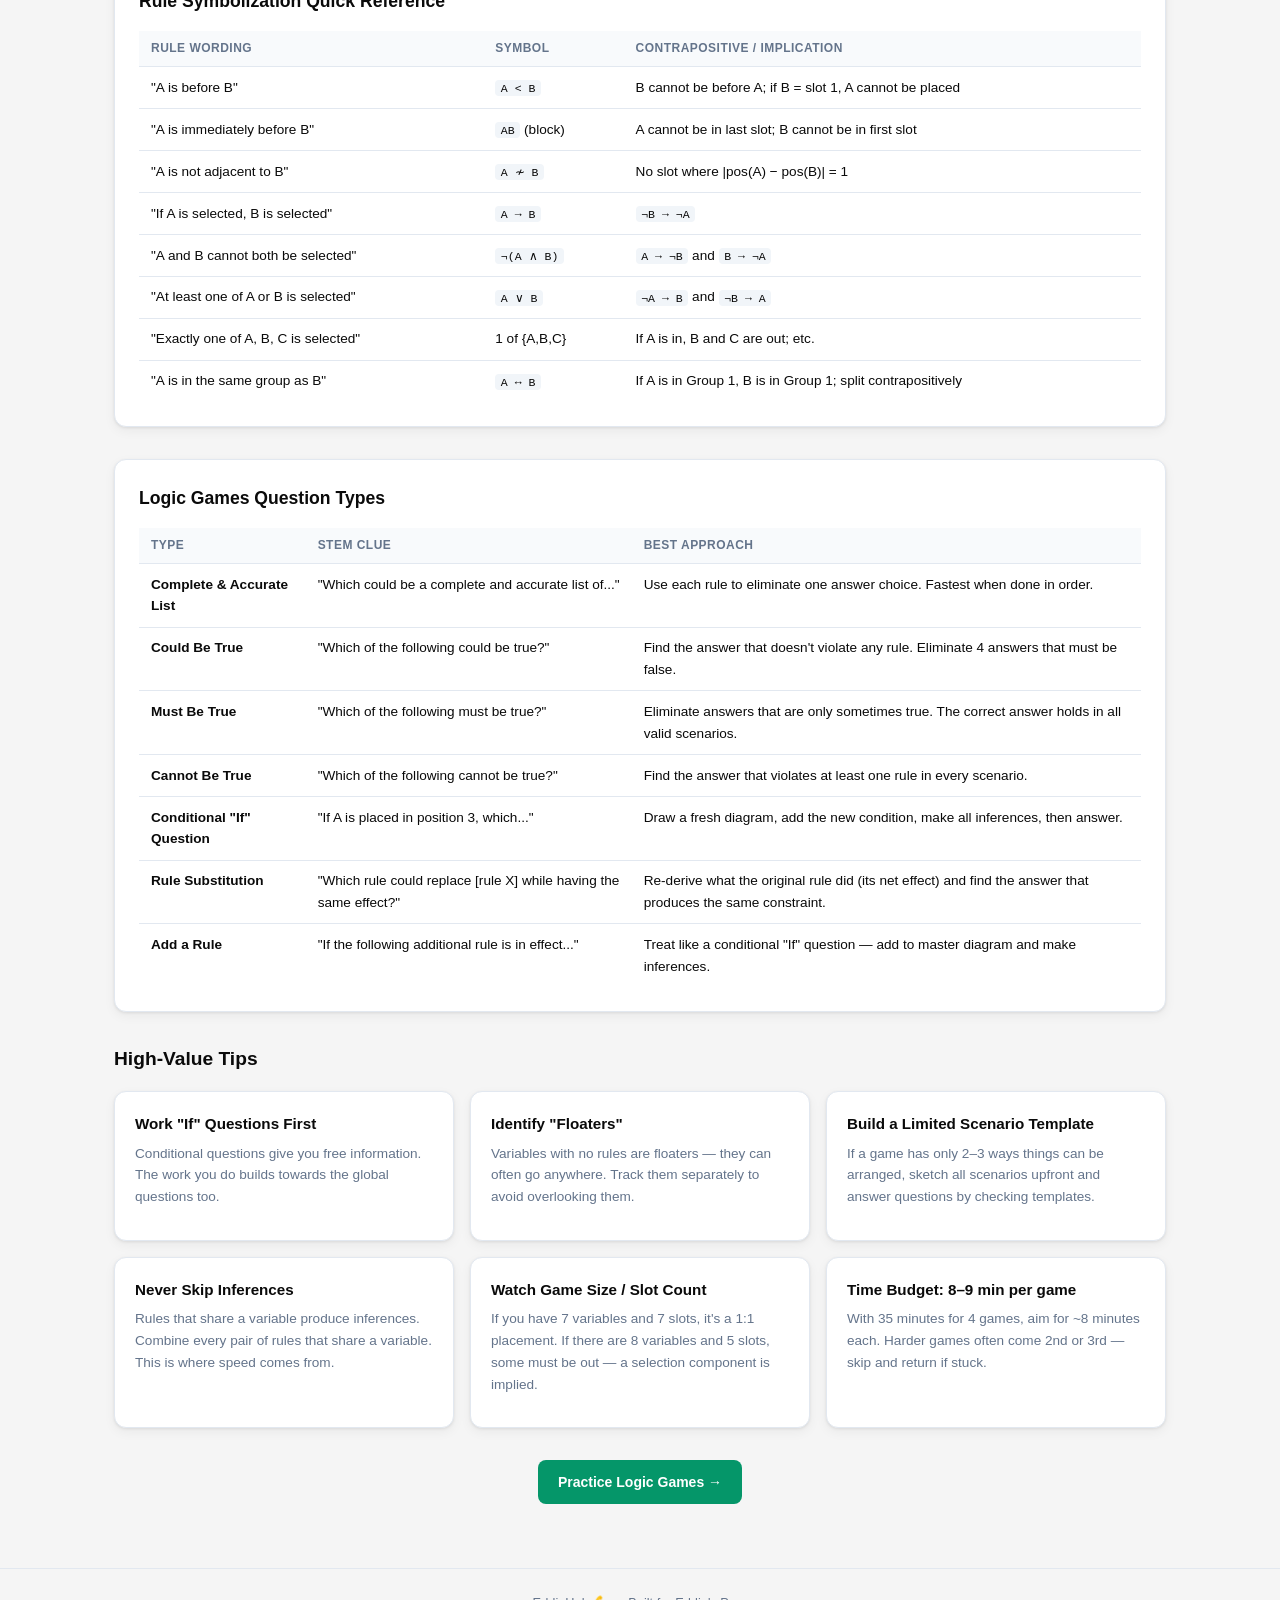
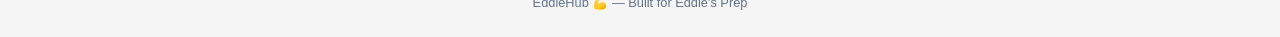
==== commit 5ec642df: "EddieHub gym-bro rebrand: icons, copy, and fitness theme throughout - All navbars: brand icon ⚖ → 🏋️" ====
--- a/logic-games.html
+++ b/logic-games.html
@@ -3,22 +3,22 @@
 <head>
   <meta charset="UTF-8" />
   <meta name="viewport" content="width=device-width, initial-scale=1.0" />
-  <title>Logic Games — LSAT Study Hub</title>
+  <title>Logic Games — EddieHub 💪</title>
   <link rel="stylesheet" href="css/style.css" />
 </head>
 <body>
   <nav class="navbar">
     <div class="nav-brand">
-      <span class="brand-icon">⚖</span>
-      <span>LSAT Study Hub</span>
+      <span class="brand-icon">🏋️</span>
+      <span>EddieHub 💪</span>
     </div>
     <ul class="nav-links">
       <li><a href="index.html">Dashboard</a></li>
       <li><a href="logical-reasoning.html">Logical Reasoning</a></li>
       <li><a href="logic-games.html" class="active">Logic Games</a></li>
       <li><a href="reading-comp.html">Reading Comp</a></li>
-      <li><a href="practice.html">Practice</a></li>
-      <li><a href="progress.html">Progress</a></li>
+      <li><a href="practice.html">Train</a></li>
+      <li><a href="progress.html">Gains</a></li>
     </ul>
   </nav>
 
@@ -302,7 +302,7 @@
   </main>
 
   <footer class="footer">
-    <p>LSAT Study Hub — Built for Eddie's Prep</p>
+    <p>EddieHub 💪 — Built for Eddie's Prep</p>
   </footer>
 
   <script src="js/main.js"></script>
--- a/css/style.css
+++ b/css/style.css
@@ -3,20 +3,22 @@
    ============================================= */
 
 :root {
+  --accent: #0a0a0a;
+  --accent-light: #f0f0f0;
   --lr: #4f46e5;
   --lr-light: #eef2ff;
   --lg: #059669;
   --lg-light: #ecfdf5;
   --rc: #d97706;
   --rc-light: #fffbeb;
-  --bg: #f8fafc;
+  --bg: #f5f5f5;
   --surface: #ffffff;
   --border: #e2e8f0;
-  --text: #0f172a;
+  --text: #0a0a0a;
   --text-muted: #64748b;
   --radius: 12px;
   --shadow: 0 1px 3px rgba(0,0,0,.08), 0 4px 12px rgba(0,0,0,.05);
-  --shadow-lg: 0 4px 6px rgba(0,0,0,.07), 0 10px 30px rgba(0,0,0,.1);
+  --shadow-lg: 0 4px 6px rgba(0,0,0,.1), 0 10px 30px rgba(0,0,0,.12);
 }
 
 *, *::before, *::after { box-sizing: border-box; margin: 0; padding: 0; }
@@ -52,7 +54,7 @@
   gap: .5rem;
   font-weight: 700;
   font-size: 1.1rem;
-  color: var(--lr);
+  color: var(--accent);
 }
 
 .brand-icon { font-size: 1.3rem; }
@@ -74,8 +76,9 @@
 
 .nav-links a:hover,
 .nav-links a.active {
-  background: var(--lr-light);
-  color: var(--lr);
+  background: var(--accent-light);
+  color: var(--accent);
+  font-weight: 600;
 }
 
 /* ── Dashboard ── */
@@ -99,7 +102,7 @@
   display: flex;
   flex-direction: column;
   align-items: center;
-  background: var(--lr);
+  background: var(--accent);
   color: #fff;
   border-radius: var(--radius);
   padding: .75rem 1.5rem;
@@ -239,7 +242,7 @@
 .lr-btn { background: var(--lr); color: #fff; }
 .lg-btn { background: var(--lg); color: #fff; }
 .rc-btn { background: var(--rc); color: #fff; }
-.mixed-btn { background: #1e293b; color: #fff; }
+.mixed-btn { background: var(--accent); color: #fff; }
 
 /* ── Study Plan ── */
 .study-plan { margin-bottom: 2rem; }
@@ -262,7 +265,7 @@
   width: 32px;
   height: 32px;
   border-radius: 50%;
-  background: var(--lr);
+  background: var(--accent);
   color: #fff;
   font-weight: 800;
   display: flex;
@@ -306,6 +309,43 @@
 
 .resource-tag.official { background: #fef3c7; color: #92400e; }
 .resource-tag.recommended { background: var(--lr-light); color: var(--lr); }
+
+/* ── Daily Compliment ── */
+.daily-compliment {
+  display: flex;
+  align-items: center;
+  gap: .75rem;
+  background: var(--accent);
+  color: #fff;
+  border-radius: var(--radius);
+  padding: .9rem 1.25rem;
+  margin-bottom: 1.5rem;
+  font-size: .9rem;
+  font-weight: 500;
+  letter-spacing: .01em;
+  box-shadow: var(--shadow-lg);
+  animation: fadeSlideIn .4s ease;
+}
+
+.daily-compliment .compliment-icon {
+  font-size: 1.4rem;
+  flex-shrink: 0;
+}
+
+.daily-compliment .compliment-label {
+  font-size: .65rem;
+  font-weight: 700;
+  letter-spacing: .1em;
+  text-transform: uppercase;
+  opacity: .65;
+  display: block;
+  margin-bottom: .15rem;
+}
+
+@keyframes fadeSlideIn {
+  from { opacity: 0; transform: translateY(-6px); }
+  to   { opacity: 1; transform: translateY(0); }
+}
 
 /* ── Format Notice ── */
 .format-notice {
@@ -653,7 +693,7 @@
 .btn:hover { opacity: .9; transform: translateY(-1px); }
 .btn:disabled { opacity: .4; cursor: not-allowed; transform: none; }
 
-.btn-primary { background: var(--lr); color: #fff; }
+.btn-primary { background: var(--accent); color: #fff; }
 .btn-secondary { background: #f1f5f9; color: var(--text); }
 .btn-success { background: var(--lg); color: #fff; }
 .btn-danger { background: #ef4444; color: #fff; }
@@ -682,7 +722,7 @@
 
 .progress-bar-fill {
   height: 100%;
-  background: var(--lr);
+  background: var(--accent);
   border-radius: 99px;
   transition: width .3s;
 }
@@ -700,7 +740,7 @@
 .results-score {
   font-size: 4rem;
   font-weight: 800;
-  color: var(--lr);
+  color: var(--accent);
   line-height: 1;
 }
 
